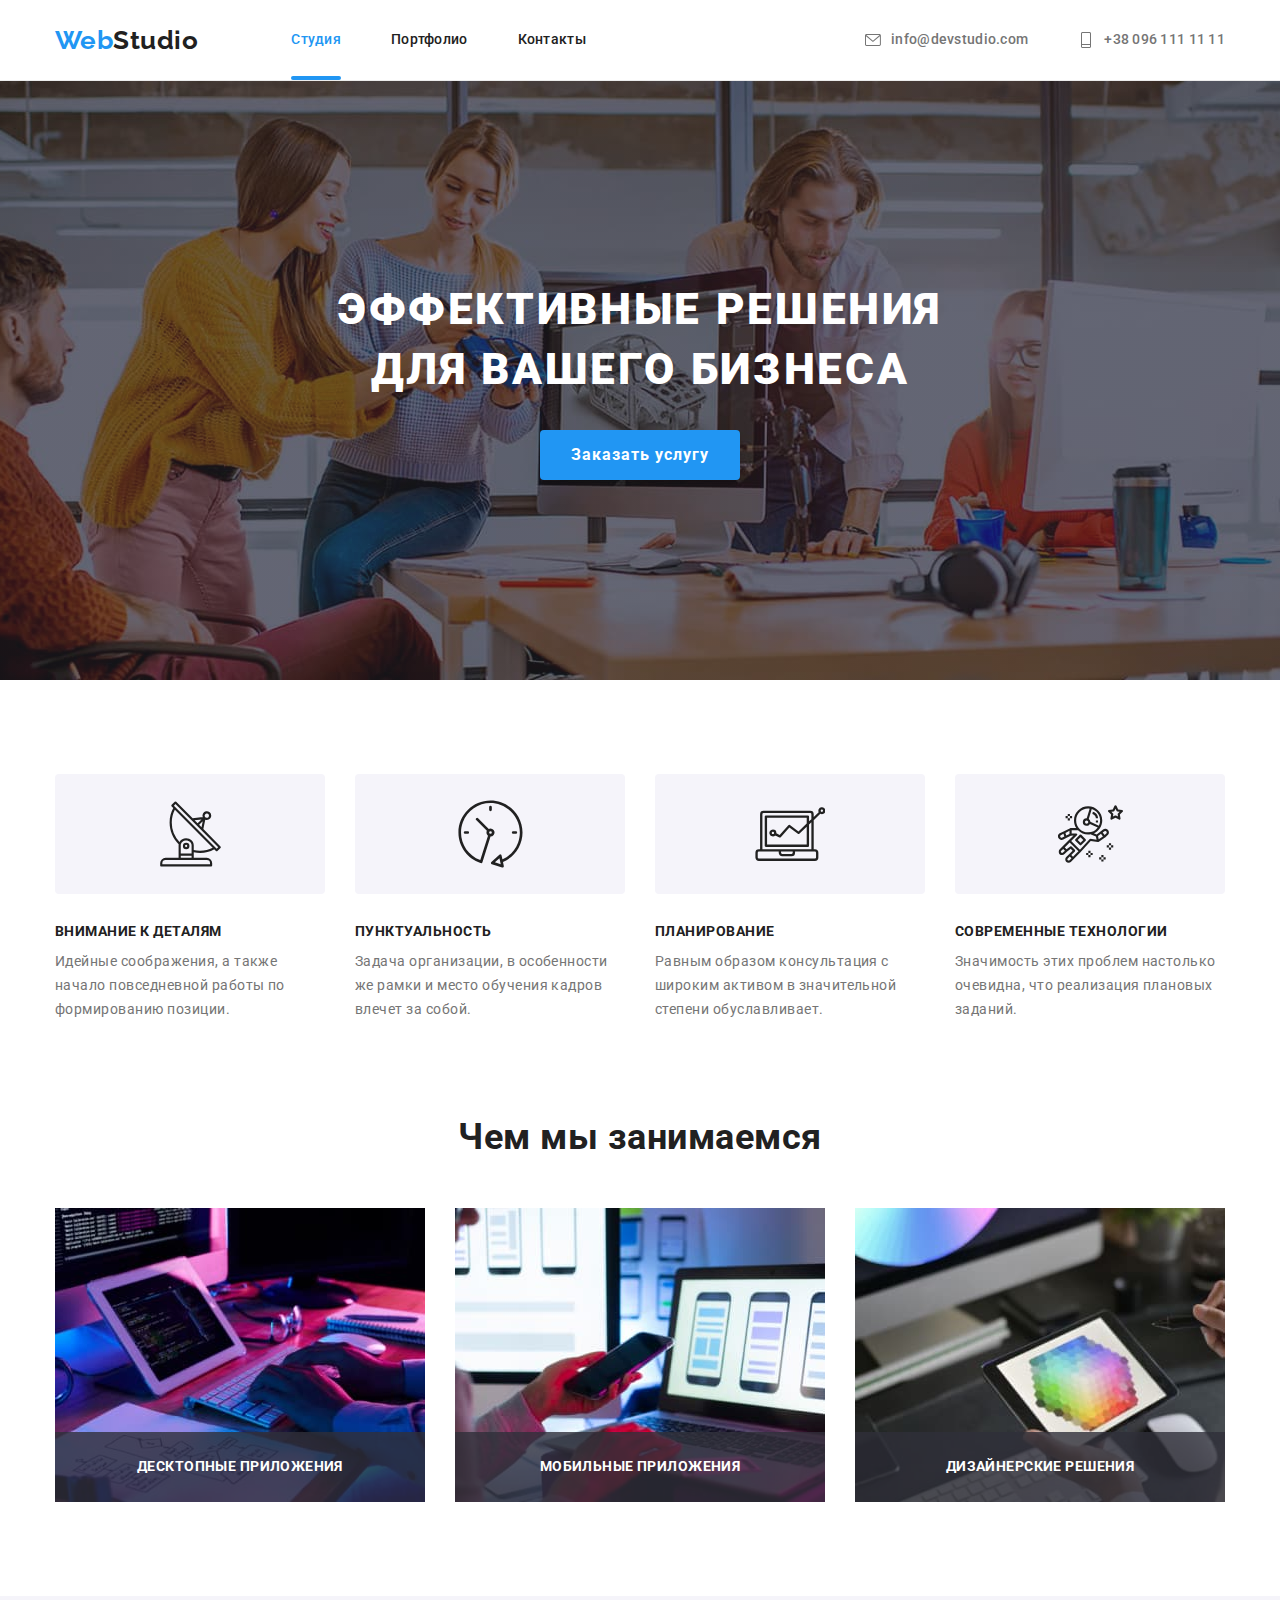
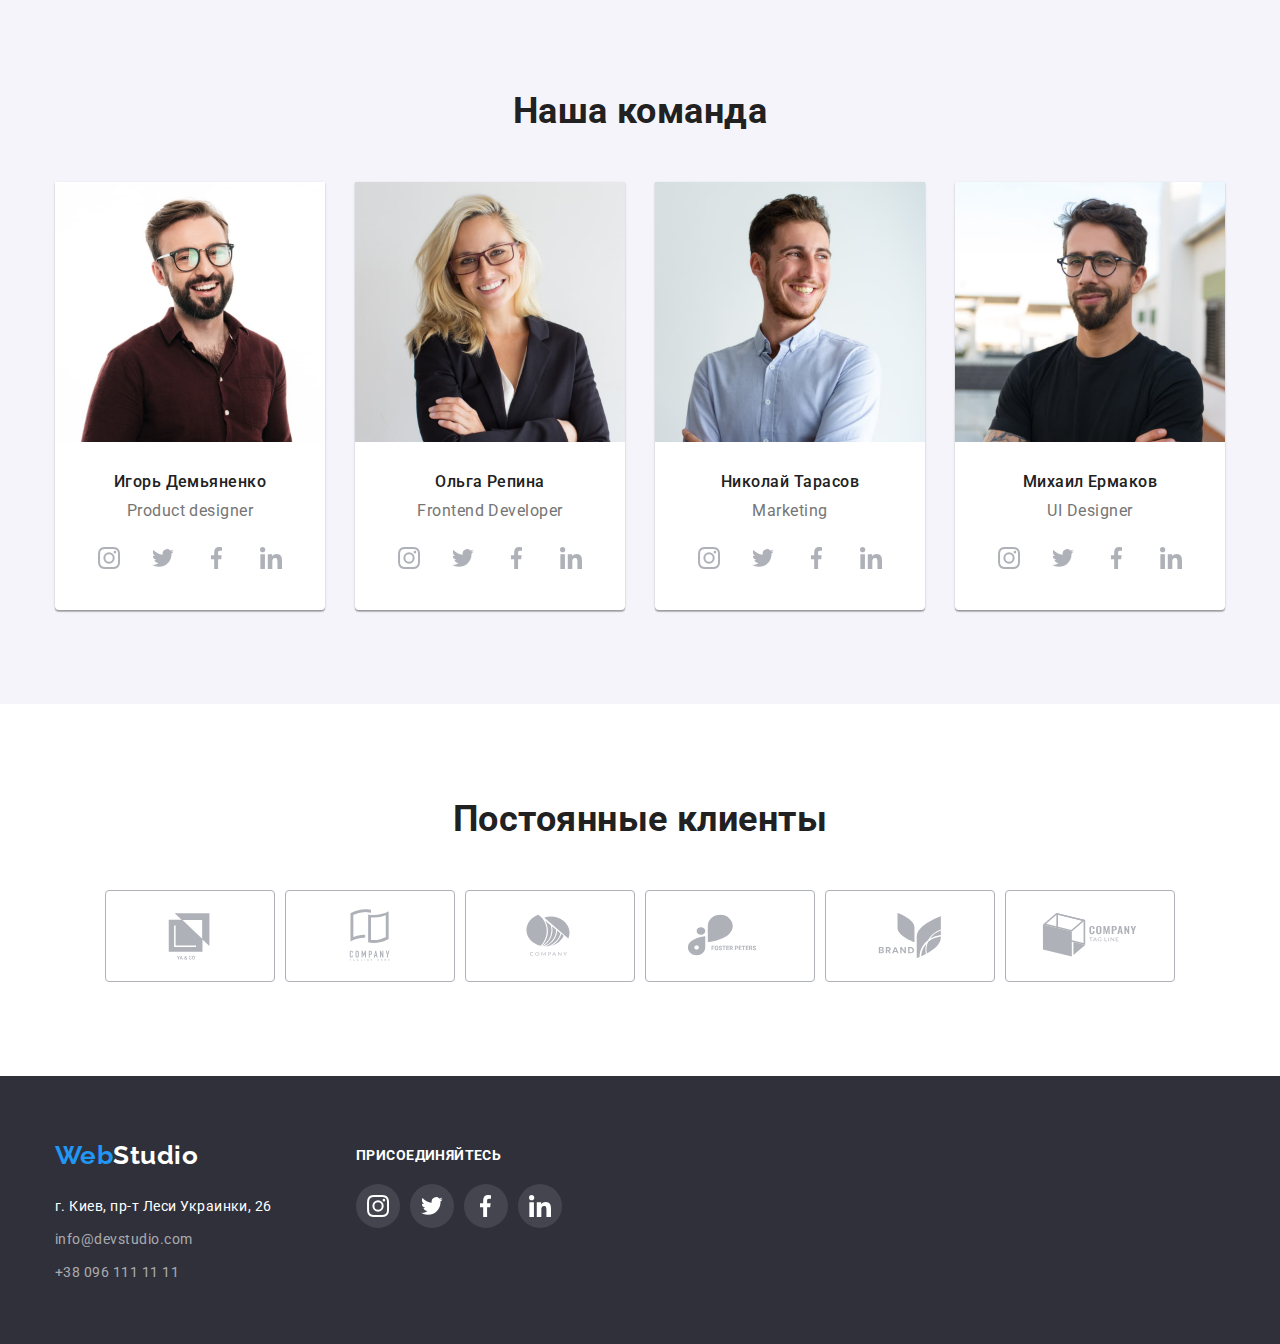
==== index.html @ 1d2fd2f2 "some features done" ====
<!DOCTYPE html>
<html lang="ru">
<head>
	<meta charset="UTF-8">
	<meta http-equiv="X-UA-Compatible" content="IE=edge">
	<meta name="viewport" content="width=device-width, initial-scale=1.0">
	<title>Студия</title>
	<link href="https://fonts.googleapis.com/css2?family=Raleway:wght@700&family=Roboto:wght@400;500;700;900&display=swap" rel="stylesheet">
	<link rel="stylesheet" href="https://cdnjs.cloudflare.com/ajax/libs/modern-normalize/0.6.0/modern-normalize.min.css">
	<link rel="stylesheet" href="./css/styles.css">
</head>

<body>
	
	<!-- Шапка сайта -->
	<header>
		<div class="container main-nav">
			<nav>
				<a href="./index.html" class="logo-web">Web<span class="logo-studio">Studio</span></a>
				<ul class="site-nav list">
					<li class="item">
						<a href="./index.html" class="header-nav current">Студия</a>
					</li>
					<li class="item">
						<a href="./portfolio.html" class="header-nav">Портфолио</a>
					</li>
					<li class="item">
						<a href="/" class="header-nav">Контакты</a>
					</li>
				</ul>
			</nav>
			<ul class="auth-nav list">
				<li class="item">
					<a href="mailto:info@devstudio.com" class="header-mail">
						<svg class="contact-icon" width="16" height="16">
							<use href="./images/icons/icons.svg#envelope"></use>
						</svg>info@devstudio.com
					</a>
				</li>
				<li class="item">
					<a href="tel:+380961111111" class="header-tel">
						<svg class="contact-icon" width="16" height="16">
							<use href="./images/icons/icons.svg#tel"></use>
						</svg>+38 096 111 11 11
					</a>
				</li>
			</ul>
		</div>
	</header>
	
	<main>
		<!-- Герой -->
		<section class="section hero">
			<h1 class="hero-title">Эффективные решения для вашего бизнеса</h1>
				<button type="button" class="main-button">Заказать услугу</button>
		</section>

		<!-- Преимущества -->
		<section class="section">
			<div class="container">
				<h2 class="section-title visually-hidden">Преимущества</h2>
				<ul class="advantages-pictures">
					<li class="advantages-list">
						<a class="advantages-area" href="/" aria-label="Antenna">
							<svg class="advantages-icon" width="65" height="70">
								<use href="./images/icons/icons.svg#antenna"></use>
							</svg>
						</a>
					</li>
					<li class="advantages-list">
						<a class="advantages-area" href="/" aria-label="Antenna">
							<svg class="advantages-icon" width="67" height="70">
								<use href="./images/icons/icons.svg#clock"></use>
							</svg>
						</a>
					</li>
					<li class="advantages-list">
						<a class="advantages-area" href="/" aria-label="Antenna">
							<svg class="advantages-icon" width="70" height="54">
								<use href="./images/icons/icons.svg#graph"></use>
							</svg>
						</a>
					</li>
					<li class="advantages-list">
						<a class="advantages-area" href="/" aria-label="Antenna">
							<svg class="advantages-icon" width="65" height="70">
								<use href="./images/icons/icons.svg#astronaut"></use>
							</svg>
						</a>
					</li>
				</ul>
				<ul class="feature-list list">
					<li class="item">
						<h3 class="advantages-title">Внимание к деталям</h3>
						<p class="advantages-description">
							Идейные соображения, а также начало повседневной работы по формированию позиции.
						</p>
					</li>
					<li class="item">
						<h3 class="advantages-title">Пунктуальность</h3>
						<p class="advantages-description">
							Задача организации, в особенности же рамки и место обучения кадров влечет за собой.
						</p>
					</li>
					<li class="item">
						<h3 class="advantages-title">Планирование</h3>
						<p class="advantages-description">
							Равным образом консультация с широким активом в значительной степени обуславливает.
						</p>
					</li>
					<li class="item">
						<h3 class="advantages-title">Современные технологии</h3>
						<p class="advantages-description">
							Значимость этих проблем настолько очевидна, что реализация плановых заданий.
						</p>
					</li>
				</ul>
			</div>
		</section>

		<!-- Чем мы занимаемся -->
		<section class="section about"> 
			<div class="container">
				<h2 class="section-title">Чем мы занимаемся</h2>
				<ul class="feature-list list">
					<li class="picture">
						<img src="images/index-images/img-1.jpg" alt="Десктопные приложения" width="370" height="294">
						<div class="block">
							<h3 class="description">Десктопные приложения</h3>
						</div>
					</li>
					<li class="picture">
						<img src="images/index-images/img-2.jpg" alt="Мобильные приложения" width="370" height="294">
						<div class="block">
							<h3 class="description">Мобильные приложения</h3>
						</div>
					</li>
					<li class="picture">
						<img src="images/index-images/img-3.jpg" alt="Дизайнерские решения" width="370" height="294">
						<div class="block">
							<h3 class="description">Дизайнерские решения</h3>
						</div>
					</li>
				</ul>
			</div>
		</section>

		<!-- Наша команда -->
		<section class="section our-team">
			<div class="container">
				<h2 class="section-title">Наша команда</h2>
				<ul class="feature-list list">
					<li class="team">
						<img src="images/index-images/product-designer.jpg" alt="Product designer" width="270" height="260">
						<h3 class="team-member">Игорь Демьяненко</h3>
						<p class="team-title">Product designer</p>
						<ul class="social"> 
							<li class="social-button"> 
								<a class="button" href="/" aria-label="Instagram">
									<svg class="button-icon" width="22" height="22">
										<use href="./images/icons/icons.svg#instagram"></use>
									</svg>
								</a>
							</li>
							<li class="social-button">
								<a class="button" href="/" aria-label="Twitter">
									<svg class="button-icon" width="22" height="22">
										<use href="./images/icons/icons.svg#twitter"></use>
									</svg>
								</a>
							</li>
							<li class="social-button">
								<a class="button" href="/" aria-label="Facebook">
									<svg class="button-icon" width="22" height="22">
										<use href="./images/icons/icons.svg#facebook"></use>
									</svg>
								</a>
							</li>
							<li class="social-button">
								<a class="button" href="/" aria-label="Linkedin">
									<svg class="button-icon" width="22" height="22">
										<use href="./images/icons/icons.svg#linkedin"></use>
									</svg>
								</a>
							</li>
						</ul>
					</li>
					<li class="team">
						<img src="images/index-images/frontend-developer.jpg" alt="Frontend Developer" width="270" height="260">
						<h3 class="team-member">Ольга Репина</h3>
						<p class="team-title">Frontend Developer</p>
						<ul class="social">
							<li class="social-button">
								<a class="button" href="/" aria-label="Instagram">
									<svg class="button-icon" width="22" height="22">
										<use href="./images/icons/icons.svg#instagram"></use>
									</svg>
								</a>
							</li>
							<li class="social-button">
								<a class="button" href="/" aria-label="Twitter">
									<svg class="button-icon" width="22" height="22">
										<use href="./images/icons/icons.svg#twitter"></use>
									</svg>
								</a>
							</li>
							<li class="social-button">
								<a class="button" href="/" aria-label="Facebook">
									<svg class="button-icon" width="22" height="22">
										<use href="./images/icons/icons.svg#facebook"></use>
									</svg>
								</a>
							</li>
							<li class="social-button">
								<a class="button" href="/" aria-label="Linkedin">
									<svg class="button-icon" width="22" height="22">
										<use href="./images/icons/icons.svg#linkedin"></use>
									</svg>
								</a>
							</li>
						</ul>
					</li>
					<li class="team">
						<img src="images/index-images/marketing.jpg" alt="Marketing" width="270" height="260">
						<h3 class="team-member">Николай Тарасов</h3>
						<p class="team-title">Marketing</p>
						<ul class="social">
							<li class="social-button">
								<a class="button" href="/" aria-label="Instagram">
									<svg class="button-icon" width="22" height="22">
										<use href="./images/icons/icons.svg#instagram"></use>
									</svg>
								</a>
							</li>
							<li class="social-button">
								<a class="button" href="/" aria-label="Twitter">
									<svg class="button-icon" width="22" height="22">
										<use href="./images/icons/icons.svg#twitter"></use>
									</svg>
								</a>
							</li>
							<li class="social-button">
								<a class="button" href="/" aria-label="Facebook">
									<svg class="button-icon" width="22" height="22">
										<use href="./images/icons/icons.svg#facebook"></use>
									</svg>
								</a>
							</li>
							<li class="social-button">
								<a class="button" href="/" aria-label="Linkedin">
									<svg class="button-icon" width="22" height="22">
										<use href="./images/icons/icons.svg#linkedin"></use>
									</svg>
								</a>
							</li>
						</ul>
					</li>
					<li class="team">
						<img src="images/index-images/ui-designer.jpg" alt="UI Designer" width="270" height="260">
						<h3 class="team-member">Михаил Ермаков</h3>
						<p class="team-title">UI Designer</p>
						<ul class="social">
							<li class="social-button">
								<a class="button" href="/" aria-label="Instagram">
									<svg class="button-icon" width="22" height="22">
										<use href="./images/icons/icons.svg#instagram"></use>
									</svg>
								</a>
							</li>
							<li class="social-button">
								<a class="button" href="/" aria-label="Twitter">
									<svg class="button-icon" width="22" height="22">
										<use href="./images/icons/icons.svg#twitter"></use>
									</svg>
								</a>
							</li>
							<li class="social-button">
								<a class="button" href="/" aria-label="Facebook">
									<svg class="button-icon" width="22" height="22">
										<use href="./images/icons/icons.svg#facebook"></use>
									</svg>
								</a>
							</li>
							<li class="social-button">
								<a class="button" href="/" aria-label="Linkedin">
									<svg class="button-icon" width="22" height="22">
										<use href="./images/icons/icons.svg#linkedin"></use>
									</svg>
								</a>
							</li>
						</ul>
					</li>
				</ul>
			</div>
		</section>
	</main>

			<!-- Постоянные клиенты -->
			<section class="section">
				<div class="container">
					<h2 class="section-title">Постоянные клиенты</h2>
						<div>
							<ul class="clients">
								<li class="social-button">
									<a class="clients-button" href="/" aria-label="Company 1">
										<svg class="clients-icon" width="106" height="60">
											<use href="./images/icons/icons.svg#client1"></use>
										</svg>
									</a>
								</li>
								<li class="social-button">
									<a class="clients-button" href="/" aria-label="Company 2">
										<svg class="clients-icon" width="106" height="60">
											<use href="./images/icons/icons.svg#client2"></use>
										</svg>
									</a>
								</li>
								<li class="social-button">
									<a class="clients-button" href="/" aria-label="Company 3">
										<svg class="clients-icon" width="106" height="60">
											<use href="./images/icons/icons.svg#client3"></use>
										</svg>
									</a>
								</li>
								<li class="social-button">
									<a class="clients-button" href="/" aria-label="Company 4">
										<svg class="clients-icon" width="106" height="60">
											<use href="./images/icons/icons.svg#client4"></use>
										</svg>
									</a>
								</li>
								<li class="social-button">
									<a class="clients-button" href="/" aria-label="Company 5">
										<svg class="clients-icon" width="106" height="60">
											<use href="./images/icons/icons.svg#client5"></use>
										</svg>
									</a>
								</li>
								<li>
									<a class="clients-button" href="/" aria-label="Company 6">
										<svg class="clients-icon" width="106" height="60">
											<use href="./images/icons/icons.svg#client6"></use>
										</svg>
									</a>
								</li>
							</ul>
						</div>
				</div>
			</section>
		
	<!-- Футер -->
	<footer>
		<div class="container">
			<ul class="footer-block">
				<li class="footer-contacts">
					<a href="./index.html" class="logo-web bottom">Web<span class="logo-studio-footer">Studio</span></a>
					<address>
						<ul class="address-details">
							<li class="item">
								<a href="https://goo.gl/maps/5XQ5FaUAyLaCLWa5A" class="footer-address">г. Киев, пр-т Леси Украинки, 26</a>
							</li>
							<li class="item">
								<a href="mailto:info@devstudio.com" class="footer-mail-tel">info@devstudio.com</a>
							</li>
							<li class="item">
								<a href="tel:+380961111111" class="footer-mail-tel">+38 096 111 11 11</a>
							</li>
						</ul>
				</li>
				<li>
					<h3 class="footer-join">Присоединяйтесь</h3>
					<ul class="footer-social">
						<li class="social-button">
							<a class="button join" href="/" aria-label="Instagram">
								<svg class="button-icon" width="22" height="22">
									<use href="./images/icons/icons.svg#instagram"></use>
								</svg>
							</a>
						</li>
						<li class="social-button">
							<a class="button join" href="/" aria-label="Twitter">
								<svg class="button-icon" width="22" height="22">
									<use href="./images/icons/icons.svg#twitter"></use>
								</svg>
							</a>
						</li>
						<li class="social-button">
							<a class="button join" href="/" aria-label="Facebook">
								<svg class="button-icon" width="22" height="22">
									<use href="./images/icons/icons.svg#facebook"></use>
								</svg>
							</a>
						</li>
						<li class="social-button">
							<a class="button join" href="/" aria-label="Linkedin">
								<svg class="button-icon" width="22" height="22">
									<use href="./images/icons/icons.svg#linkedin"></use>
								</svg>
							</a>
						</li>
					</ul>
				</li>
			</address>
			</ul>
		</div>
	</footer>
	
	<script src="./js/modal.js"></script>
</body>
</html>
---- css/styles.css ----
:root {
	--primary-text-color: #212121;
	--secondary-text-color: #757575;
	--accent-color: #2196F3;
	--primary-white-color: #ffffff;
	--icon-grey-color: #AFB1B8;
	--background-grey-color: #F5F4FA;
}

body {
	background-color: var(--primary-white-color);
	color: var(--primary-text-color);
	font-family: Roboto, Verdana, sans-serif;
	font-style: normal;
	font-weight: 400;
	font-size: 14px;
	letter-spacing: 0.03rem;
	}

	/* Утилиты */
ul {
	list-style: none;
	}
img, a {
	display: block;
	max-width: 100%;
}
.list {
	margin: 0;
	padding: 0;
}
.section {
	padding-top: 94px;
	padding-bottom: 94px;
}

/* Лого */
.logo-web {
	font-family: 'Raleway';
	font-style: normal;
	font-weight: 700;
	font-size: 26px;
	line-height: 1.48;
	color: var(--accent-color);
	text-decoration: none;
}
.logo-studio {
	color: var(--primary-text-color);
}
.logo-studio-footer {
	color: var(--primary-white-color);
}
.logo-web.bottom {
	margin-bottom: 20px;
}

/* Шапка сайта */
header {
	outline: 1px solid #ECECEC;
}
.container {
	margin-left: auto;
	margin-right: auto;
	width: 1200px;
	padding-left: 15px;
	padding-right: 15px;
}
.main-nav {
	display: flex;
	align-items: center;
}
nav {
	display: flex;
	align-items: center;
}
.header-nav, .header-mail, .header-tel {
	display: flex;
	flex-direction: row;
	padding-top: 32px;
	padding-bottom: 32px;
	font-weight: 500;
	line-height: 1.14;
	letter-spacing: 0.02em;
	text-decoration: none;
	color: var(--primary-text-color);
}
.header-nav.current {
	position: relative;
	color: var(--accent-color);
}
.header-nav.current::after {
	display: block;
	position: absolute;
	top: 76px;
	content: "";
	width: 100%;
	height: 4px;
	border-radius: 2px;
	background-color: var(--accent-color);
}
.header-mail, .header-tel {
	color: var(--secondary-text-color);
}
.contact-icon {
	margin-right: 10px;
	fill: currentColor;
}

.current:hover, .header-nav:hover, .header-mail:hover, .header-tel:hover, .current:focus, .header-nav:focus, .header-mail:focus, .header-tel:focus, .contact-icon:hover, contact-icon:focus {
	color: var(--accent-color);
}
.site-nav {
	display:flex;
}
.site-nav .item:not(:last-child) {
	margin-right: 50px;
}
.site-nav.list {
	margin-left: 93px;
}
.auth-nav {
	display: flex;
	margin-left: auto;
}
.auth-nav .item + .item {
	margin-left: 50px;
}

/* Герой */
.hero {
	text-align: center;
	padding-top: 200px;
	padding-bottom: 200px;
	background-color: #2F303A;
	height: 600px;
	max-width: 1600px;
	margin-left: auto;
	margin-right: auto;
	background-size: cover;
	background-position: center;
	background-repeat: no-repeat;
	background-image: linear-gradient(
		to right,
		rgba(47, 48, 58, 0.4),
		rgba(47, 48, 58, 0.4)
	),
	url(../images/overlay/hero-overlay.jpg);

}
.hero-title {
	max-width: 700px;
	font-weight: 900;
	font-size: 44px;
	line-height: 1.36;
	letter-spacing: 0.06em;
	text-transform: uppercase;
	color: var(--primary-white-color);
	margin-top: 0;
	margin-bottom: 30px;
	margin-left: auto;
	margin-right: auto;
}

/* Заказать услугу */
.main-button {
	font-family: inherit;
	width: 200px;
	height: 50px;
	background: var(--accent-color);
	box-shadow: 0px 4px 4px rgba(0, 0, 0, 0.15);
	border-radius: 4px;
	font-weight: 700;
	font-size: 16px;
	line-height: 1.88;
	letter-spacing: 0.06em;
	color: var(--primary-white-color);
	cursor: pointer;
	border: none;
}

/* Преимущества */
.advantages-pictures {
	display: flex;
	flex-wrap: wrap;
	justify-content: center;
	padding-left: 0;
	padding-right: 0;
	margin-top: 0;
	margin-bottom: 30px;
}
.advantages-list {
	margin-right: 30px;
}
.advantages-list:nth-last-child(-n + 1) {
	margin-right: 0px;
}
.advantages-area {
	display: flex;
	align-items: center;
	justify-content: center;
	width: 270px;
	height: 120px;
	padding: 0;
	color: var(--primary-text-color);
	background-color: var(--background-grey-color);
	border: 1px solid var(--icon-grey-color);
	border-radius: 4px;
	border: none;
}
.advantages-area:hover, .advantages-area:focus {
	color: var(--accent-color);
}
.advantages-icon {
	fill: currentColor;
}
.advantages-title {
	font-size: 14px;
	font-weight: 700;
	line-height: 1.14;
	text-transform: uppercase;
	margin-top: 0;
	margin-bottom: 10px;
	}
.advantages-description {
	line-height: 1.71;
	color: var(--secondary-text-color);
	margin-top: 0;
	margin-bottom: 0;
	}
.feature-list.list {
	display: flex;
	flex-wrap: wrap;
	padding-left: 0;
	margin-top: 0;
	margin-bottom: 0;
}
.feature-list .item {
	width: 270px;
	margin-right: 30px;
}
.feature-list .item:last-child {
	margin-right: 0;
}
.feature-list .picture {
	position: relative;
	margin-right: 30px;
	}
.feature-list .picture:last-child {
	margin-right: 0;
} 
.feature-list .block {
	position: absolute;
	display: flex;
	justify-content: center;
	align-items: center;
	width: 370px;
	height: 70px;
	top: 224px;
	left: 0;
	background: rgba(47, 48, 58, 0.8);
}
.feature-list .description {
	margin: 0;
	font-weight: 700;
	font-size: 14px;
	line-height: 1.14;
	text-align: center;
	letter-spacing: 0.03em;
	text-transform: uppercase;
	color: var(--primary-white-color);
}

/* Чем мы занимаемся */
.section.about {
	padding-top: 0;
}
.section-title {
	font-weight: 700;
	font-size: 36px;
	line-height: 1.17;
	text-align: center;
	margin-top: 0;
	margin-bottom: 50px;
}
.visually-hidden {
	position: absolute;
	width: 1px;
	height: 1px;
	margin: -1px;
	border: 0;
	padding: 0;
	
	white-space: nowrap;
	clip-path: inset(100%);
	clip: rect(0 0 0 0);
	overflow: hidden;
}

/* Наша команда */
.section.our-team {
	background-color: var(--background-grey-color);
}
.team {
	margin-right: 30px;
	text-align: center;
	box-shadow: 0px 1px 3px rgba(0, 0, 0, 0.12),
	0px 1px 1px rgba(0, 0, 0, 0.14),
	0px 2px 1px rgba(0, 0, 0, 0.2);
	border-radius: 0px 0px 4px 4px;
	background-color: #fff;
}
.team:last-child {
	margin-right: 0;
}
.team-member {
	font-weight: 500;
	font-size: 16px;
	line-height: 1.19;
	margin-top: 30px;
	margin-bottom: 10px;
}
.team-title {
	font-size: 16px;
	line-height: 1.19;
	color: var(--secondary-text-color);
	margin-top: 0;
	margin-bottom: 16px;
}
.social {
	display: flex;
	flex-wrap: wrap;
	justify-content: center;
	padding-left: 0;
	padding-right: 0;
	margin-bottom: 30px;
}
.social-button {
	margin-right: 10px;
}
.social-button:nth-last-child(-n + 1) {
	margin-right: 0px;
}
.button {
	display: flex;
	align-items: center;
	justify-content: center;
	width: 44px;
	height: 44px;
	color: var(--icon-grey-color);
	background-color: var(--primary-white-color);
	border-radius: 50%;
}
.button:hover, .button:focus {
	color:var(--primary-white-color);
	background-color: var(--accent-color);
}
.button-icon {
	fill: currentColor;
}
/* Постоянные клиенты */
.clients {
	display: flex;
	flex-wrap: wrap;
	justify-content: center;
	padding-left: 0;
	padding-right: 0;
	margin-top: 0;
	margin-bottom: 0;
}
.clients-button {
	display: flex;
	align-items: center;
	justify-content: center;
	width: 170px;
	height: 92px;
	color: var(--icon-grey-color);
	background-color: var(--primary-white-color);
	border: 1px solid var(--icon-grey-color);
	box-sizing: border-box;
	border-radius: 4px;
}
.clients-button:hover, .clients-button:focus {
	color: var(--accent-color);
	background-color: var(--primary-white-color);
	border: 1px solid var(--accent-color);
}
.clients-icon {
	fill: currentColor
}

/* Портфолио-кнопки */
.portfolio-button, .portfolio-current {
	font-family: inherit;
	background: var(--background-grey-color);
	border-radius: 4px;
	border-style: none;
	font-weight: 500;
	font-size: 16px;
	line-height: 1.63;
	text-align: center;
	cursor: pointer;
	padding: 6px 22px;
}
.portfolio-button:hover, .portfolio-button:focus {
	background: var(--accent-color);
	color: var(--primary-white-color);
	box-shadow: 0px 3px 1px rgba(0, 0, 0, 0.1),
	0px 1px 2px rgba(0, 0, 0, 0.08),
	0px 2px 2px rgba(0, 0, 0, 0.12);
}
.portfolio-button.current {
	background: var(--accent-color);
	color: var(--primary-white-color);
}

/* Портфолио-картинки */
.portfolio-pic {
	width: 322px;
	padding-top: 20px;
	padding-bottom: 20px;
	margin-left: auto;
	margin-right: auto;
}
.portfolio-pic .title {
	font-weight: 700;
	font-size: 18px;
	line-height: 2;
	letter-spacing: 0.06em;
	margin-top: 0;
	margin-bottom: 4px;
	color: var(--primary-text-color);
}
.portfolio-pic .description {
	font-size: 16px;
	line-height: 1.88;
	color: var(--secondary-text-color);
	margin-top: 0;
	margin-bottom: 0;
}
.blue-overlay {
	display: block;
	content: "";
	position: absolute;
	width: 370px;
	height: 294px;
	bottom: -50%;
	left: 0;
	margin: 0;
	background-color: #2196F3;
	opacity: 0.1;
}
.blue-overlay .text {
	display: block;
	width: 322px;
	height: 168px;
	margin: 63px 24px;
	font-size: 18px;
	line-height: 1.56;
	color: var(--primary-white-color);
}
.blue-overlay:hover {
	opacity: 0.9;
	transform: translateY(-50%);
}
.flex-container {
	display: flex;
	flex-wrap: wrap;
	justify-content: center;
	padding-left: 0;
	margin-top: 0;
	margin-bottom: 50px;
	margin-left: auto;
	margin-right: auto;
}
.flex-container.portfolio {
	margin-bottom: 0;
}
.flex-button {
	margin-right: 8px;
}
.flex-button:last-child {
	margin-right: 0;
}
.flex-element {
	width: 370px;
	margin-right: 30px;
	margin-bottom: 30px;
	box-sizing: inherit;
	outline: 1px solid #EEEEEE;
}
.flex-element .link {
	position: relative;
	text-decoration: none;
}
.flex-element:nth-child(3n) {
	margin-right: 0;
}
.flex-element:nth-last-child(-n + 3) {
	margin-bottom: 0;
}
.flex-element:hover, .flex-element:focus {
	box-shadow: 0px 1px 1px rgba(0, 0, 0, 0.12),
	0px 4px 4px rgba(0, 0, 0, 0.06),
	1px 4px 6px rgba(0, 0, 0, 0.16);
}

/* Футер */
footer {
	padding-top: 60px;
	padding-bottom: 60px;
	background-color: #2F303A;
}
.footer-block {
	display: flex;
	flex-wrap: wrap;
	margin-top: 0;
	margin-bottom: 0;
	padding-left: 0;
}
.footer-contacts {
	width: 231px;
	margin-right: 70px;
}
.address-details {
	padding-left: 0;
	margin-top: 0;
	margin-bottom: 0;
}
.address-details .item:not(:last-child) {
	margin-bottom: 9px;
}
.footer-address {
	font-style: normal;
	font-weight: 400;
	line-height: 1.71;
	color: var(--primary-white-color);
	text-decoration: none;
}
.footer-mail-tel {
	font-style: normal;
	line-height: 1.71;
	color: rgba(255, 255, 255, 0.6);
	text-decoration: none;
	}
.footer-mail-tel:hover, .footer-mail-tel:focus {
	color: var(--accent-color);
}
.footer-join {
	font-weight: 700;
	font-size: 14px;
	line-height: 1.14;
	letter-spacing: 0.03em;
	text-transform: uppercase;
	color: var(--primary-white-color);
	margin: 0;
	margin-top: 12px;
	margin-bottom: 20px;
}
.footer-social {
	display: flex;
	flex-wrap: wrap;
	justify-content: center;
	padding-left: 0;
	padding-right: 0;
	margin: 0;
}
.join {
	color: var(--primary-white-color);
	background: rgba(255, 255, 255, 0.1);
}
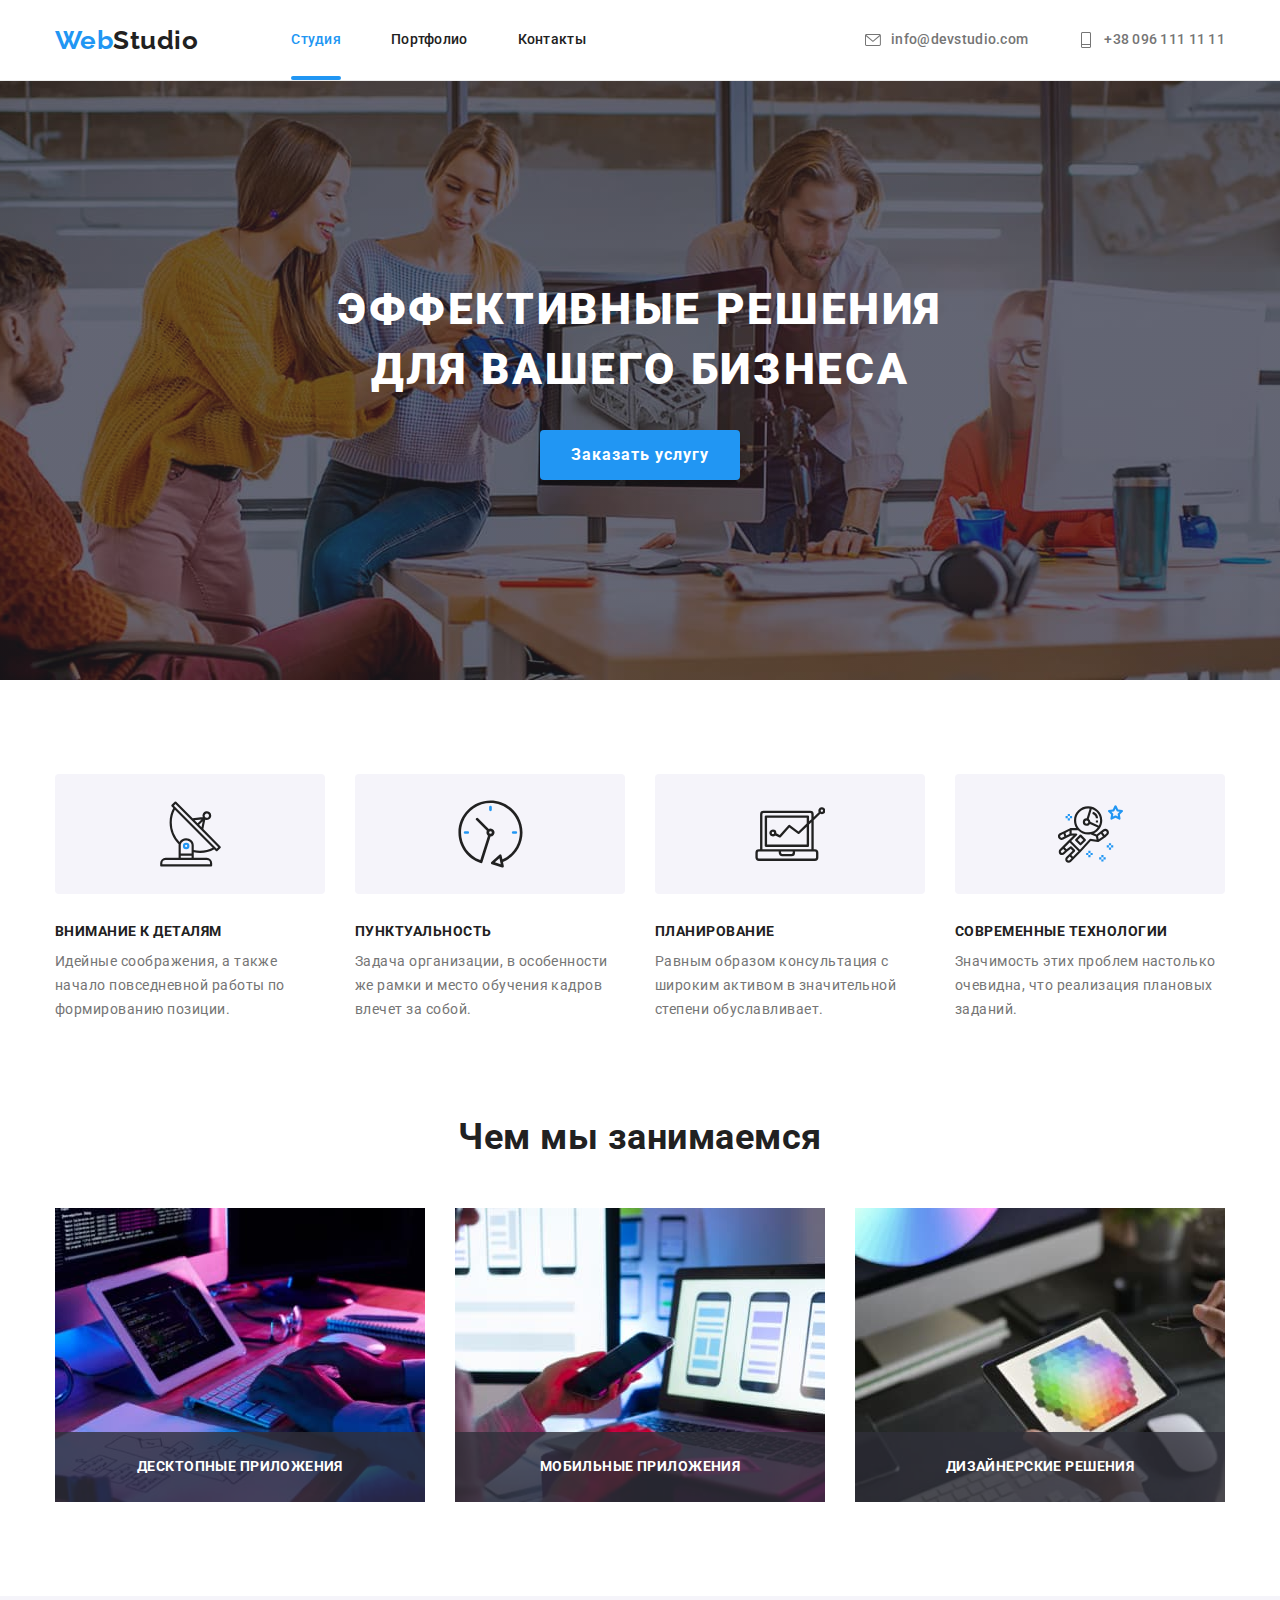
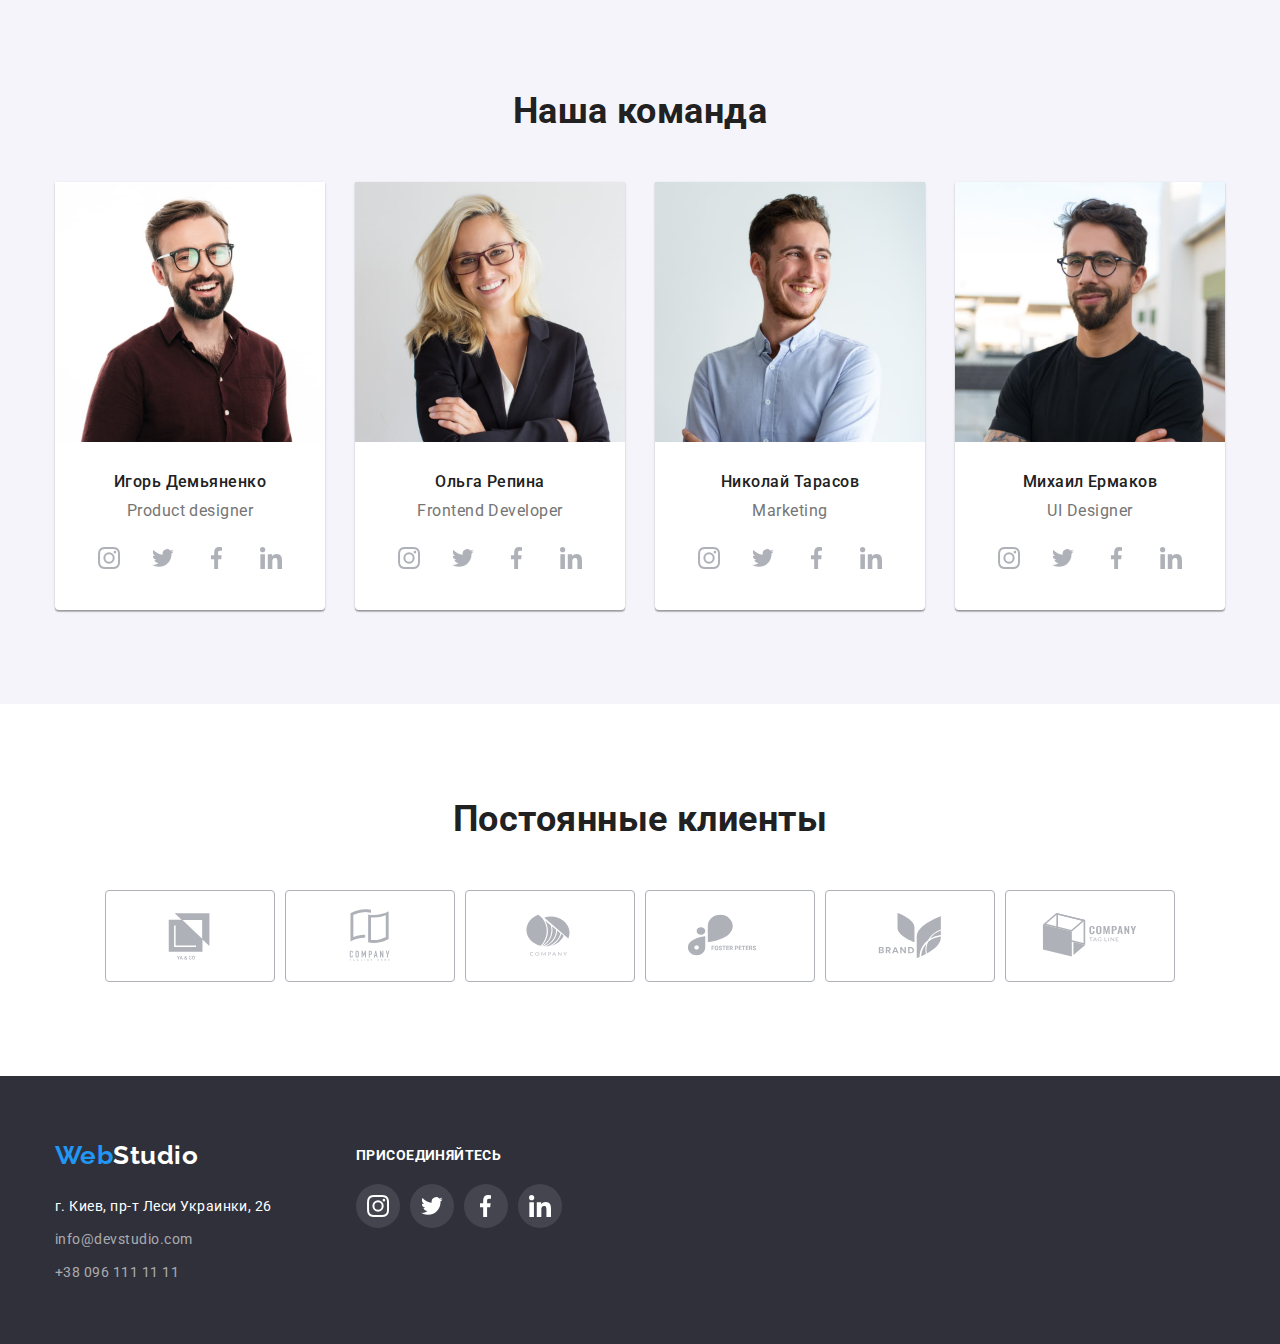
==== commit d2e2b5fd: "close button done" ====
--- a/index.html
+++ b/index.html
@@ -52,7 +52,7 @@
 		<!-- Герой -->
 		<section class="section hero">
 			<h1 class="hero-title">Эффективные решения для вашего бизнеса</h1>
-				<button type="button" class="main-button">Заказать услугу</button>
+				<button type="button" class="main-button" data-modal-open>Заказать услугу</button>
 		</section>
 
 		<!-- Преимущества -->
@@ -68,21 +68,21 @@
 						</a>
 					</li>
 					<li class="advantages-list">
-						<a class="advantages-area" href="/" aria-label="Antenna">
+						<a class="advantages-area" href="/" aria-label="Clock">
 							<svg class="advantages-icon" width="67" height="70">
 								<use href="./images/icons/icons.svg#clock"></use>
 							</svg>
 						</a>
 					</li>
 					<li class="advantages-list">
-						<a class="advantages-area" href="/" aria-label="Antenna">
+						<a class="advantages-area" href="/" aria-label="Diagram">
 							<svg class="advantages-icon" width="70" height="54">
 								<use href="./images/icons/icons.svg#graph"></use>
 							</svg>
 						</a>
 					</li>
 					<li class="advantages-list">
-						<a class="advantages-area" href="/" aria-label="Antenna">
+						<a class="advantages-area" href="/" aria-label="Astronaut">
 							<svg class="advantages-icon" width="65" height="70">
 								<use href="./images/icons/icons.svg#astronaut"></use>
 							</svg>
@@ -347,7 +347,18 @@
 						</div>
 				</div>
 			</section>
-		
+	
+	<!-- Модальное окно -->
+		<div class="backdrop is-hidden" data-modal>
+			<div class="modal">
+				<button class="close-button" aria-label="Close Icon" data-modal-close>
+					<svg class="icon" width="18" height="18">
+						<use href="./images/icons/icons.svg#close-backdrop"></use>
+					</svg>
+				</button>
+			</div>
+		</div>
+
 	<!-- Футер -->
 	<footer>
 		<div class="container">
@@ -366,6 +377,7 @@
 								<a href="tel:+380961111111" class="footer-mail-tel">+38 096 111 11 11</a>
 							</li>
 						</ul>
+					</address>
 				</li>
 				<li>
 					<h3 class="footer-join">Присоединяйтесь</h3>
@@ -400,7 +412,6 @@
 						</li>
 					</ul>
 				</li>
-			</address>
 			</ul>
 		</div>
 	</footer>
--- a/css/styles.css
+++ b/css/styles.css
@@ -24,6 +24,7 @@
 img, a {
 	display: block;
 	max-width: 100%;
+	text-decoration: none;
 }
 .list {
 	margin: 0;
@@ -105,9 +106,9 @@
 	margin-right: 10px;
 	fill: currentColor;
 }
-
-.current:hover, .header-nav:hover, .header-mail:hover, .header-tel:hover, .current:focus, .header-nav:focus, .header-mail:focus, .header-tel:focus, .contact-icon:hover, contact-icon:focus {
+.current:hover, .header-nav:hover, .header-mail:hover, .header-tel:hover, .current:focus, .header-nav:focus, .header-mail:focus, .header-tel:focus, .contact-icon:hover, .contact-icon:focus {
 	color: var(--accent-color);
+	transition: transform 250ms cubic-bezier(0.4, 0, 0.2, 1);
 }
 .site-nav {
 	display:flex;
@@ -209,6 +210,7 @@
 }
 .advantages-area:hover, .advantages-area:focus {
 	color: var(--accent-color);
+	transition: transform 250ms cubic-bezier(0.4, 0, 0.2, 1);
 }
 .advantages-icon {
 	fill: currentColor;
@@ -307,7 +309,7 @@
 	0px 1px 1px rgba(0, 0, 0, 0.14),
 	0px 2px 1px rgba(0, 0, 0, 0.2);
 	border-radius: 0px 0px 4px 4px;
-	background-color: #fff;
+	background-color: var(--primary-white-color);
 }
 .team:last-child {
 	margin-right: 0;
@@ -353,6 +355,7 @@
 .button:hover, .button:focus {
 	color:var(--primary-white-color);
 	background-color: var(--accent-color);
+	transition: transform 250ms cubic-bezier(0.4, 0, 0.2, 1);
 }
 .button-icon {
 	fill: currentColor;
@@ -383,9 +386,63 @@
 	color: var(--accent-color);
 	background-color: var(--primary-white-color);
 	border: 1px solid var(--accent-color);
+	transition: transform 250ms cubic-bezier(0.4, 0, 0.2, 1);
 }
 .clients-icon {
 	fill: currentColor
+}
+
+/* Модальное окно */
+.backdrop {
+	position: fixed;
+	top: 0;
+	left: 0;
+	width: 100%;
+	height: 100%;
+	background: rgba(0, 0, 0, 0.2);
+	opacity: 1;
+	transition: opacity 250ms cubic-bezier(0.4, 0, 0.2, 1);
+}
+.backdrop.is-hidden {
+	opacity: 0;
+	pointer-events: none;
+}
+.modal {
+	position: absolute;
+	top: 50%;
+	left: 50%;
+	transform: translate(-50%, -50%) scale(1);
+	transition: transform 250ms cubic-bezier(0.4, 0, 0.2, 1);
+	width: 528px;
+	height: 581px;
+	background: var(--primary-white-color);
+	box-shadow: 0px 1px 3px rgba(0, 0, 0, 0.12), 0px 1px 1px rgba(0, 0, 0, 0.14), 0px 2px 1px rgba(0, 0, 0, 0.2);
+	border-radius: 4px;
+}
+.is-hidden .modal {
+	transform: translate(-50%, -50%) scale(0.5);
+}
+.close-button {
+	position: absolute;
+	top: 8px;
+	left: 490px;
+	display: inline-flex;
+	align-items: center;
+	justify-content: center;
+	width: 30px;
+	height: 30px;
+	padding: 0;
+	background: var(--primary-white-color);
+	border: 1px solid rgba(0, 0, 0, 0.1);
+	border-radius: 50%;
+	cursor: pointer;
+}
+.close-button .icon {
+	fill: currentColor;
+}
+.close-button .icon:hover, .close-button .icon:focus {
+	fill: var(--accent-color);
+	transition: transform 250ms cubic-bezier(0.4, 0, 0.2, 1);
 }
 
 /* Портфолио-кнопки */
@@ -407,6 +464,7 @@
 	box-shadow: 0px 3px 1px rgba(0, 0, 0, 0.1),
 	0px 1px 2px rgba(0, 0, 0, 0.08),
 	0px 2px 2px rgba(0, 0, 0, 0.12);
+	transition: transform 250ms cubic-bezier(0.4, 0, 0.2, 1);
 }
 .portfolio-button.current {
 	background: var(--accent-color);
@@ -414,40 +472,47 @@
 }
 
 /* Портфолио-картинки */
-.portfolio-pic {
-	width: 322px;
-	padding-top: 20px;
-	padding-bottom: 20px;
+.flex-container {
+	display: flex;
+	flex-wrap: wrap;
+	justify-content: center;
+	padding-left: 0;
+	margin-top: 0;
+	margin-bottom: 50px;
 	margin-left: auto;
 	margin-right: auto;
 }
-.portfolio-pic .title {
-	font-weight: 700;
-	font-size: 18px;
-	line-height: 2;
-	letter-spacing: 0.06em;
-	margin-top: 0;
-	margin-bottom: 4px;
-	color: var(--primary-text-color);
-}
-.portfolio-pic .description {
-	font-size: 16px;
-	line-height: 1.88;
-	color: var(--secondary-text-color);
-	margin-top: 0;
-	margin-bottom: 0;
+.flex-container.portfolio {
+	margin-bottom: 0;
+}
+.flex-button {
+	margin-right: 8px;
+}
+.flex-button:last-child {
+	margin-right: 0;
+}
+.flex-element {
+	width: 370px;
+	margin-right: 30px;
+	margin-bottom: 30px;
+	box-sizing: inherit;
+	outline: 1px solid var(--primary-white-color);
+}
+.flex-element .visible-overlay {
+	position: relative;
+	overflow: hidden;
 }
 .blue-overlay {
 	display: block;
-	content: "";
 	position: absolute;
 	width: 370px;
 	height: 294px;
-	bottom: -50%;
+	top: 0;
 	left: 0;
 	margin: 0;
-	background-color: #2196F3;
-	opacity: 0.1;
+	background-color: var(--accent-color);
+	opacity: 0;
+	transform: translateY(100%);
 }
 .blue-overlay .text {
 	display: block;
@@ -458,39 +523,10 @@
 	line-height: 1.56;
 	color: var(--primary-white-color);
 }
-.blue-overlay:hover {
+.flex-element .link:hover .blue-overlay {
+	transform: translateY(0);
 	opacity: 0.9;
-	transform: translateY(-50%);
-}
-.flex-container {
-	display: flex;
-	flex-wrap: wrap;
-	justify-content: center;
-	padding-left: 0;
-	margin-top: 0;
-	margin-bottom: 50px;
-	margin-left: auto;
-	margin-right: auto;
-}
-.flex-container.portfolio {
-	margin-bottom: 0;
-}
-.flex-button {
-	margin-right: 8px;
-}
-.flex-button:last-child {
-	margin-right: 0;
-}
-.flex-element {
-	width: 370px;
-	margin-right: 30px;
-	margin-bottom: 30px;
-	box-sizing: inherit;
-	outline: 1px solid #EEEEEE;
-}
-.flex-element .link {
-	position: relative;
-	text-decoration: none;
+	transition: transform 250ms cubic-bezier(0.4, 0, 0.2, 1);
 }
 .flex-element:nth-child(3n) {
 	margin-right: 0;
@@ -502,6 +538,30 @@
 	box-shadow: 0px 1px 1px rgba(0, 0, 0, 0.12),
 	0px 4px 4px rgba(0, 0, 0, 0.06),
 	1px 4px 6px rgba(0, 0, 0, 0.16);
+	transition: transform 2500ms cubic-bezier(0.4, 0, 0.2, 1);
+}
+.portfolio-pic {
+	width: 322px;
+	padding-top: 20px;
+	padding-bottom: 20px;
+	margin-left: auto;
+	margin-right: auto;
+}
+.portfolio-pic .title {
+	font-weight: 700;
+	font-size: 18px;
+	line-height: 2;
+	letter-spacing: 0.06em;
+	margin-top: 0;
+	margin-bottom: 4px;
+	color: var(--primary-text-color);
+}
+.portfolio-pic .description {
+	font-size: 16px;
+	line-height: 1.88;
+	color: var(--secondary-text-color);
+	margin-top: 0;
+	margin-bottom: 0;
 }
 
 /* Футер */
@@ -544,6 +604,7 @@
 	}
 .footer-mail-tel:hover, .footer-mail-tel:focus {
 	color: var(--accent-color);
+	transition: transform 2500ms cubic-bezier(0.4, 0, 0.2, 1);
 }
 .footer-join {
 	font-weight: 700;
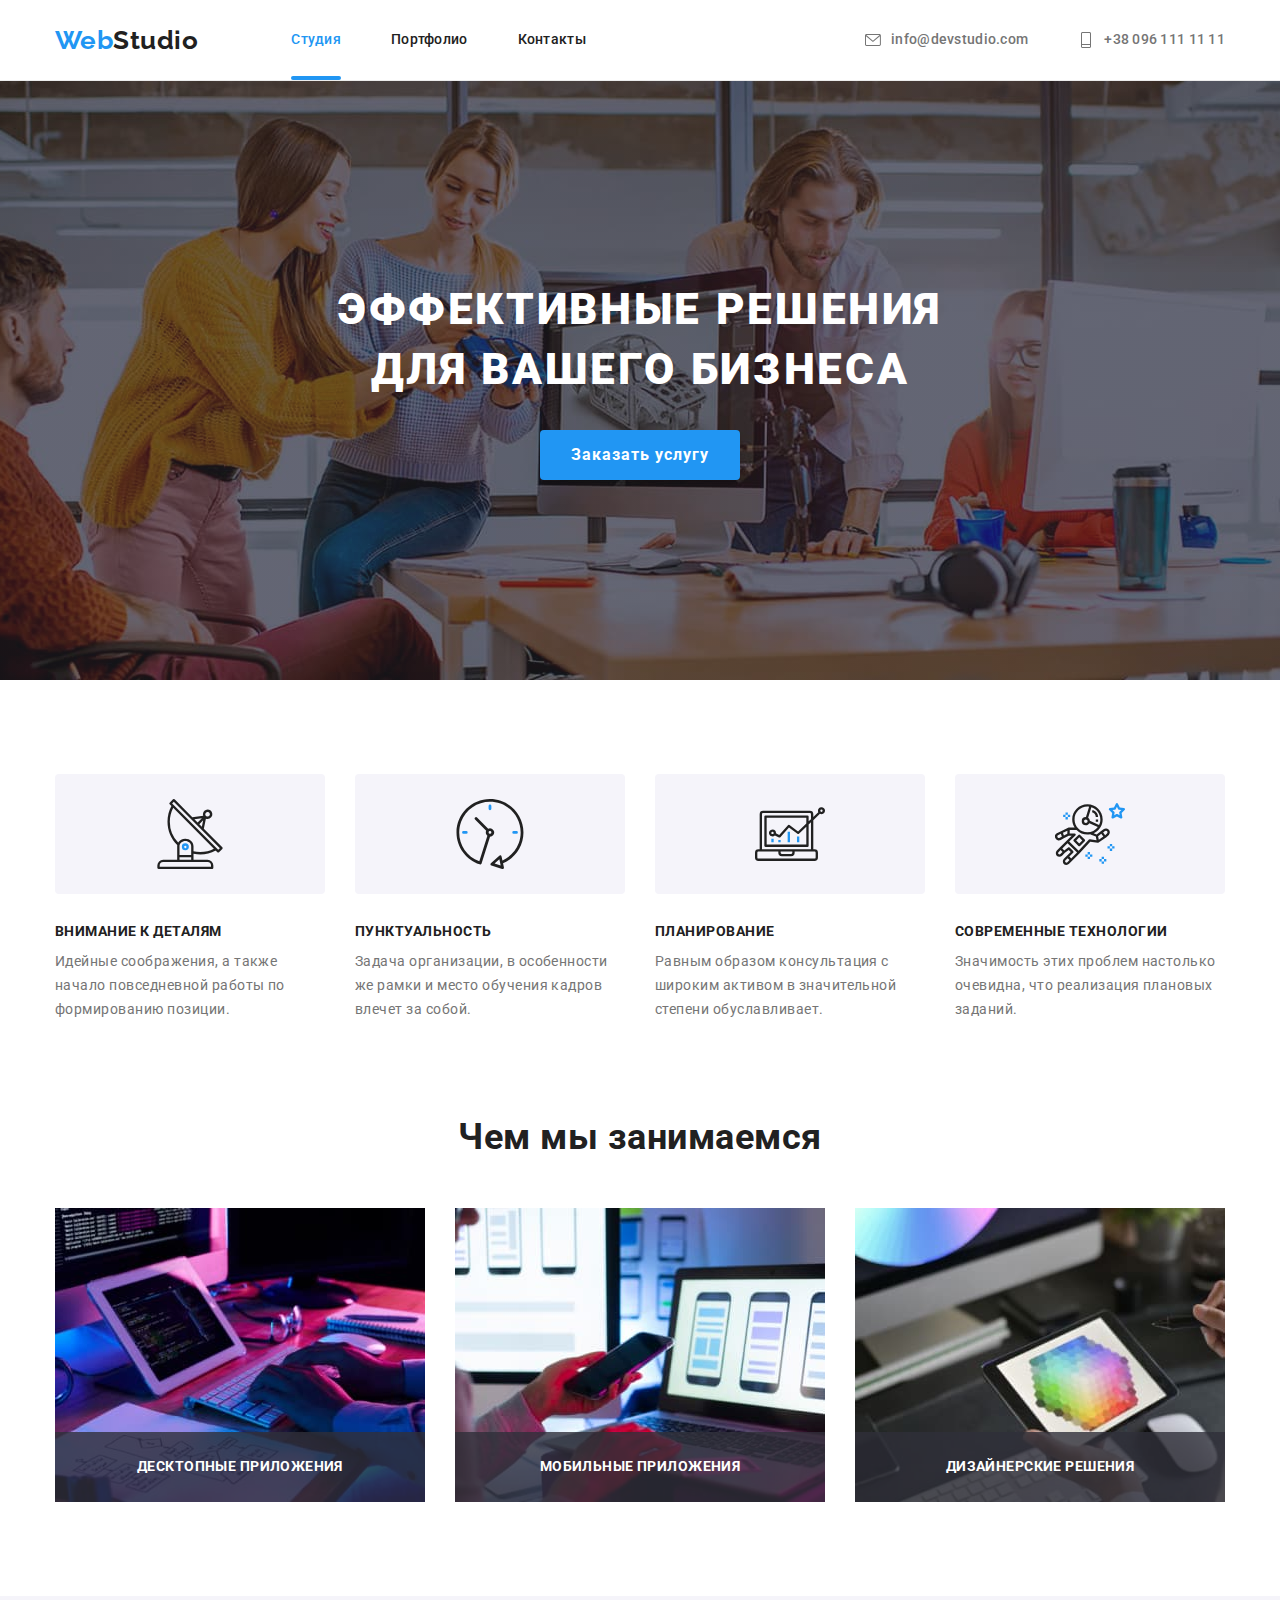
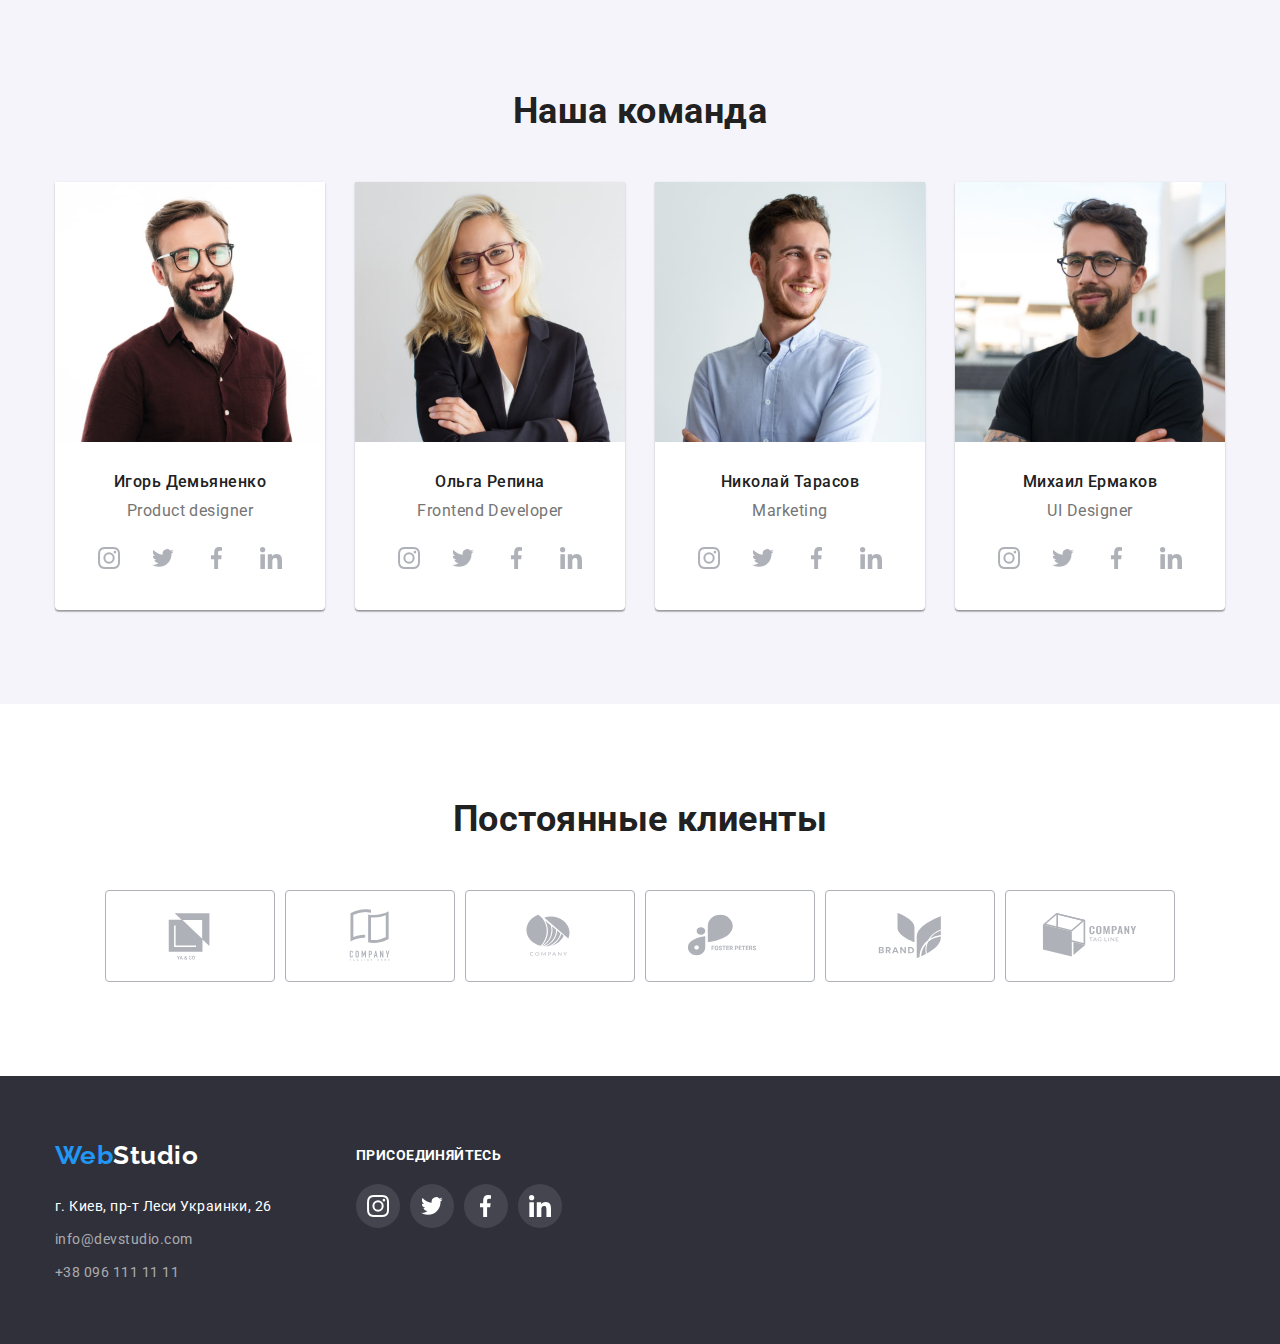
==== commit a553a40a: "some bugs fixed" ====
--- a/index.html
+++ b/index.html
@@ -62,28 +62,28 @@
 				<ul class="advantages-pictures">
 					<li class="advantages-list">
 						<a class="advantages-area" href="/" aria-label="Antenna">
-							<svg class="advantages-icon" width="65" height="70">
+							<svg class="advantages-icon" width="70" height="70">
 								<use href="./images/icons/icons.svg#antenna"></use>
 							</svg>
 						</a>
 					</li>
 					<li class="advantages-list">
 						<a class="advantages-area" href="/" aria-label="Clock">
-							<svg class="advantages-icon" width="67" height="70">
+							<svg class="advantages-icon" width="70" height="70">
 								<use href="./images/icons/icons.svg#clock"></use>
 							</svg>
 						</a>
 					</li>
 					<li class="advantages-list">
 						<a class="advantages-area" href="/" aria-label="Diagram">
-							<svg class="advantages-icon" width="70" height="54">
+							<svg class="advantages-icon" width="70" height="70">
 								<use href="./images/icons/icons.svg#graph"></use>
 							</svg>
 						</a>
 					</li>
 					<li class="advantages-list">
 						<a class="advantages-area" href="/" aria-label="Astronaut">
-							<svg class="advantages-icon" width="65" height="70">
+							<svg class="advantages-icon" width="70" height="70">
 								<use href="./images/icons/icons.svg#astronaut"></use>
 							</svg>
 						</a>
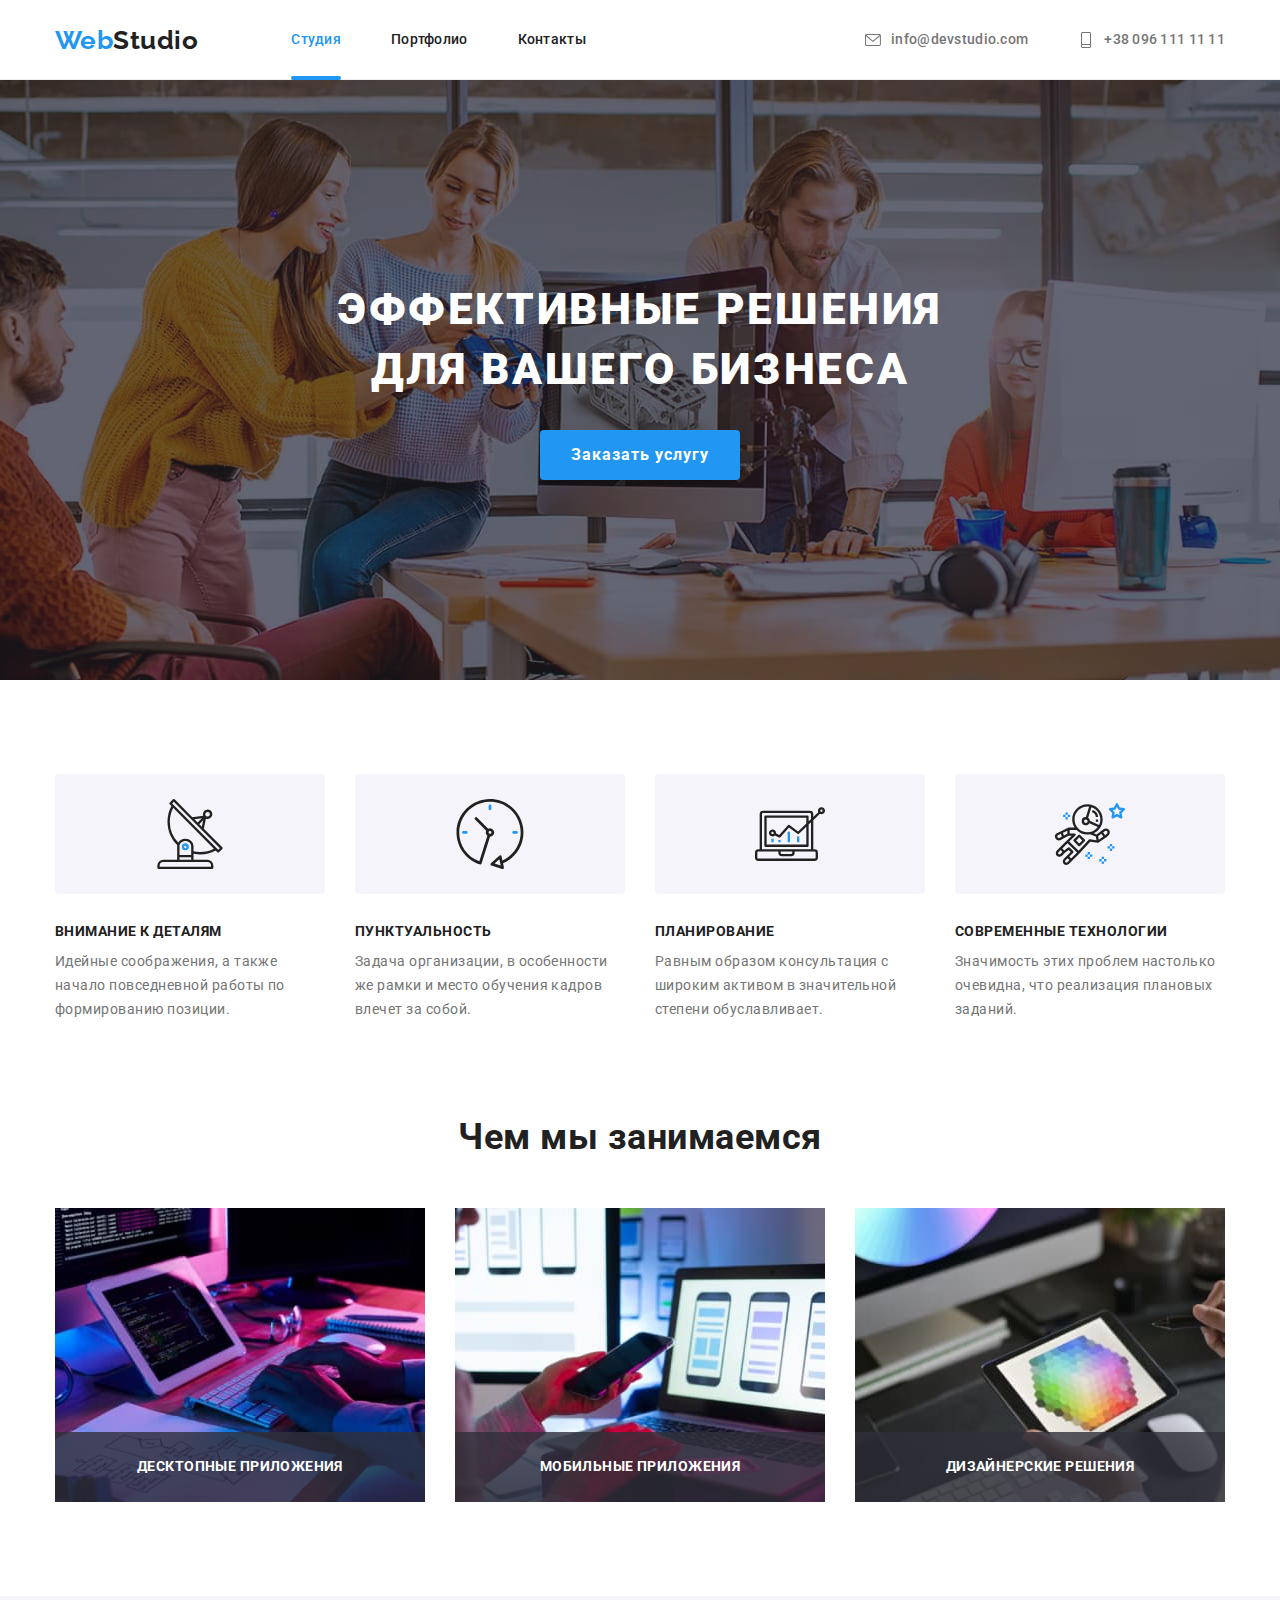
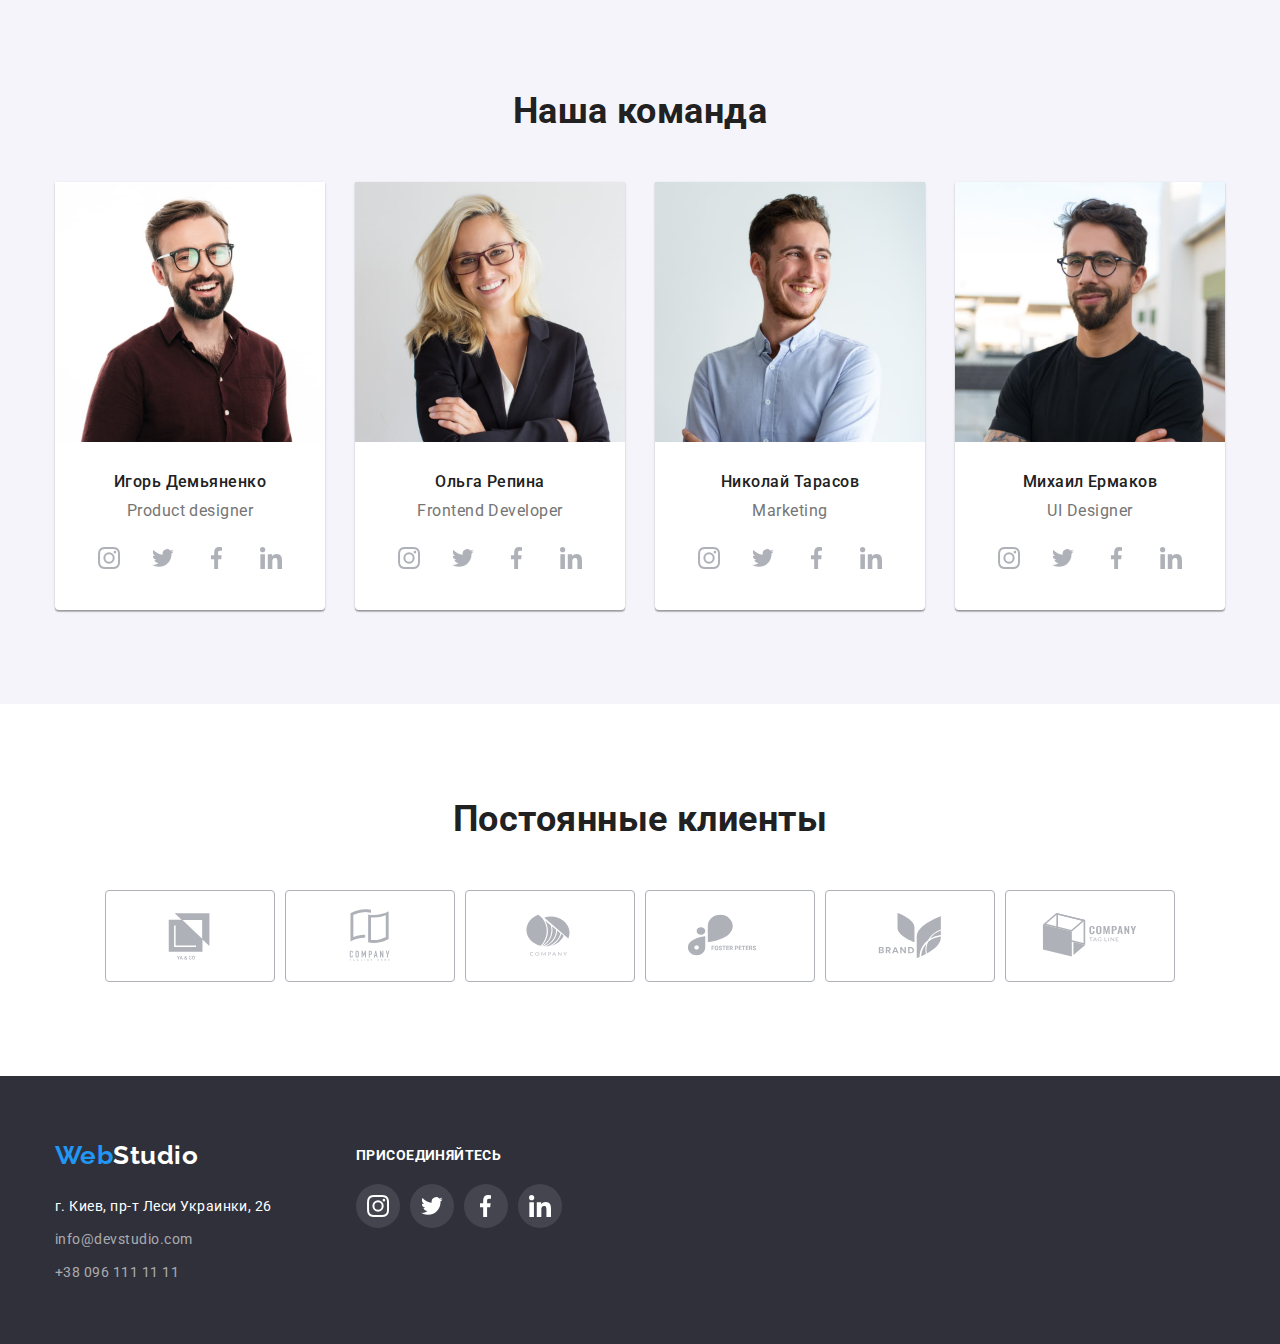
==== commit 70c8ea27: "grey line under header fixed" ====
--- a/index.html
+++ b/index.html
@@ -351,7 +351,7 @@
 	<!-- Модальное окно -->
 		<div class="backdrop is-hidden" data-modal>
 			<div class="modal">
-				<button class="close-button" aria-label="Close Icon" data-modal-close>
+				<button type="button" class="close-button" aria-label="Close Icon" data-modal-close>
 					<svg class="icon" width="18" height="18">
 						<use href="./images/icons/icons.svg#close-backdrop"></use>
 					</svg>
--- a/css/styles.css
+++ b/css/styles.css
@@ -56,8 +56,13 @@
 }
 
 /* Шапка сайта */
-header {
-	outline: 1px solid #ECECEC;
+header::after {
+	display: block;
+	position: absolute;
+	top: 79px;
+	content: "";
+	width: 100%;
+	border-bottom: 1px solid #ECECEC;
 }
 .container {
 	margin-left: auto;
@@ -98,6 +103,7 @@
 	height: 4px;
 	border-radius: 2px;
 	background-color: var(--accent-color);
+	z-index: 1;
 }
 .header-mail, .header-tel {
 	color: var(--secondary-text-color);
